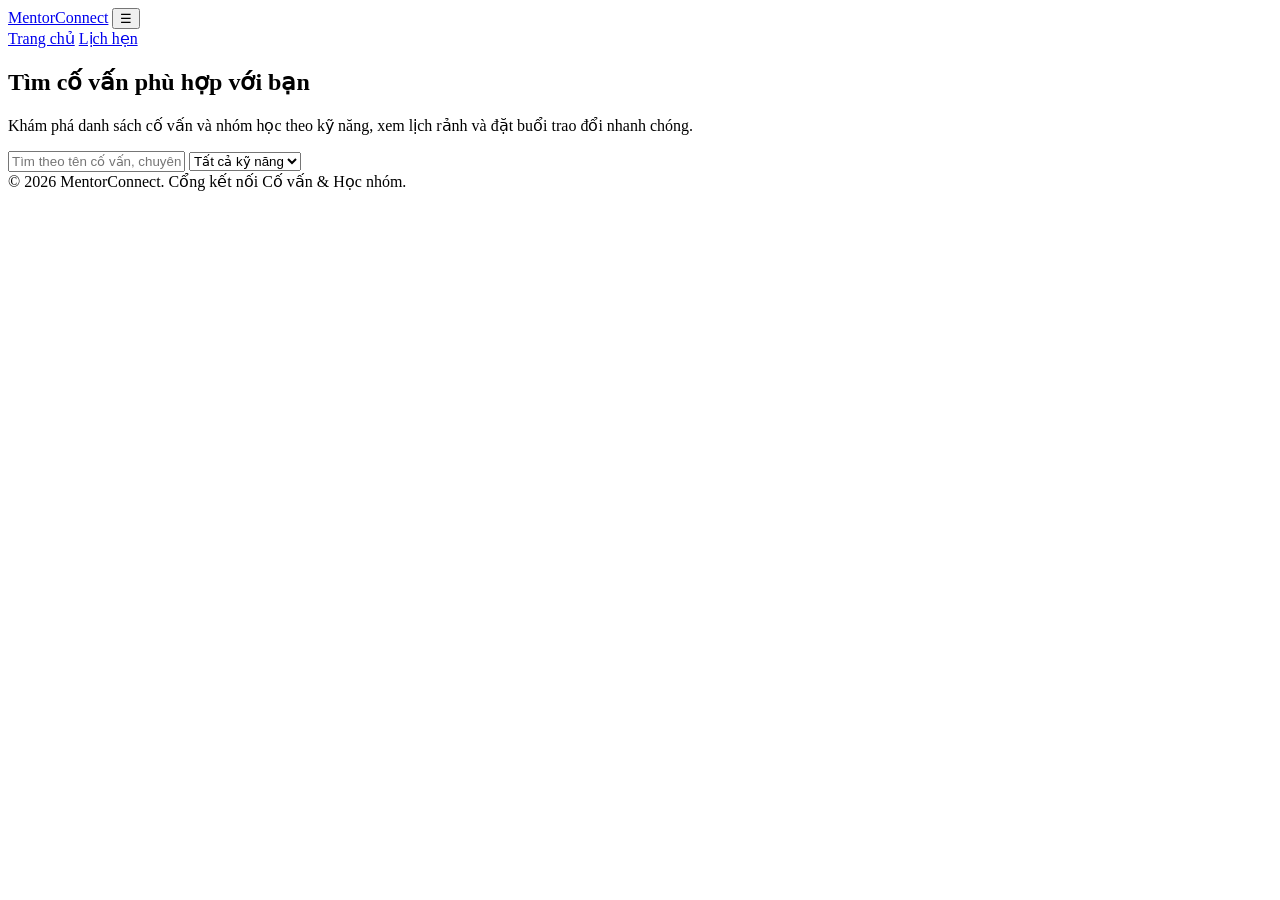
==== index.html @ 730cafae "html" ====
<!DOCTYPE html>
<html lang="vi">
<head>
  <!-- Khai báo bảng mã tiếng Việt và hiển thị responsive trên điện thoại -->
  <meta charset="UTF-8">
  <meta name="viewport" content="width=device-width, initial-scale=1.0">
  <title>MentorConnect - Trang chủ</title>

  <!-- Nạp stylesheet chung trước, sau đó nạp stylesheet riêng cho trang chủ -->
  <link rel="stylesheet" href="css/styles.css">
  <link rel="stylesheet" href="css/home.css">
</head>
<body>
  <!-- Phần đầu trang và thanh điều hướng -->
  <header class="site-header">
    <div class="container header-inner">
      <a class="logo" href="index.html">MentorConnect</a>
      <button class="menu-toggle" id="menu-toggle" aria-label="Bật tắt menu">☰</button>
      <nav class="nav" id="nav">
        <a href="index.html">Trang chủ</a>
        <a href="index3.html">Lịch hẹn</a>
      </nav>
    </div>
  </header>

  <!-- Khu vực banner tìm kiếm và lọc cố vấn -->
  <section class="banner">
    <div class="container">
      <h1>Tìm cố vấn phù hợp với bạn</h1>
      <p>Khám phá danh sách cố vấn và nhóm học theo kỹ năng, xem lịch rảnh và đặt buổi trao đổi nhanh chóng.</p>

      <!-- Thanh tìm kiếm theo từ khóa và lọc theo kỹ năng -->
      <div class="search-bar">
        <input type="text" id="search-input" placeholder="Tìm theo tên cố vấn, chuyên môn hoặc từ khóa...">
        <select id="skill-filter">
          <option value="">Tất cả kỹ năng</option>
        </select>
      </div>
    </div>
  </section>

  <!-- Nội dung chính: vùng chứa danh sách thẻ cố vấn do JavaScript render -->
  <main class="container">
    <div id="mentor-list" class="mentor-list"></div>
  </main>

  <!-- Phần chân trang -->
  <footer class="site-footer">
    <div class="container">© 2026 MentorConnect. Cổng kết nối Cố vấn &amp; Học nhóm.</div>
  </footer>

  <!-- Nạp các tệp JavaScript theo đúng thứ tự -->
  <script src="js/data.js"></script>
  <script src="js/common.js"></script>
  <script src="js/main.js"></script>
</body>
</html>
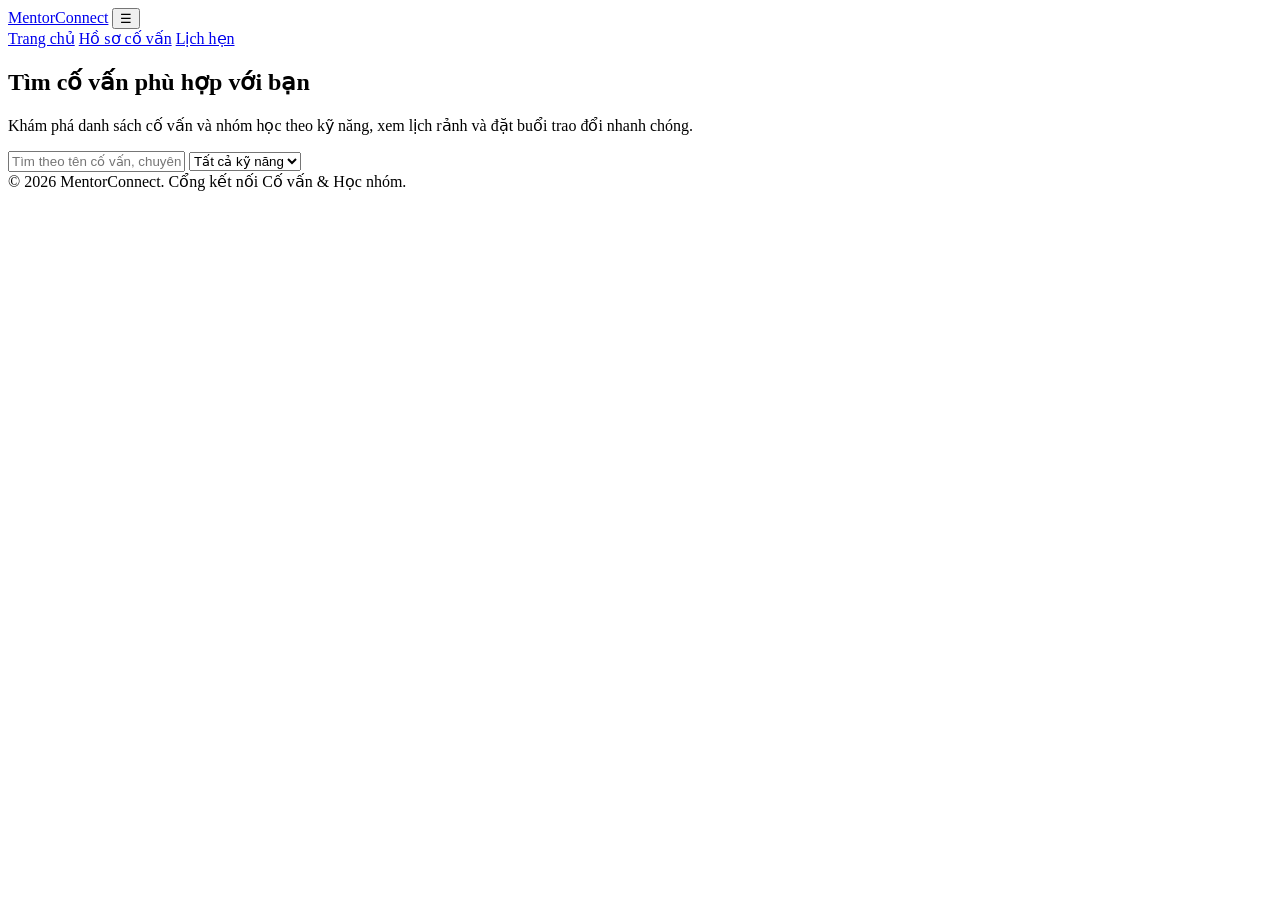
==== commit 25d8029d: "update html" ====
--- a/index.html
+++ b/index.html
@@ -7,7 +7,7 @@
   <title>MentorConnect - Trang chủ</title>
 
   <!-- Nạp stylesheet chung trước, sau đó nạp stylesheet riêng cho trang chủ -->
-  <link rel="stylesheet" href="css/styles.css">
+  <link rel="stylesheet" href="w.css">
   <link rel="stylesheet" href="css/home.css">
 </head>
 <body>
@@ -18,6 +18,7 @@
       <button class="menu-toggle" id="menu-toggle" aria-label="Bật tắt menu">☰</button>
       <nav class="nav" id="nav">
         <a href="index.html">Trang chủ</a>
+        <a href="index2.html">Hồ sơ cố vấn</a>
         <a href="index3.html">Lịch hẹn</a>
       </nav>
     </div>
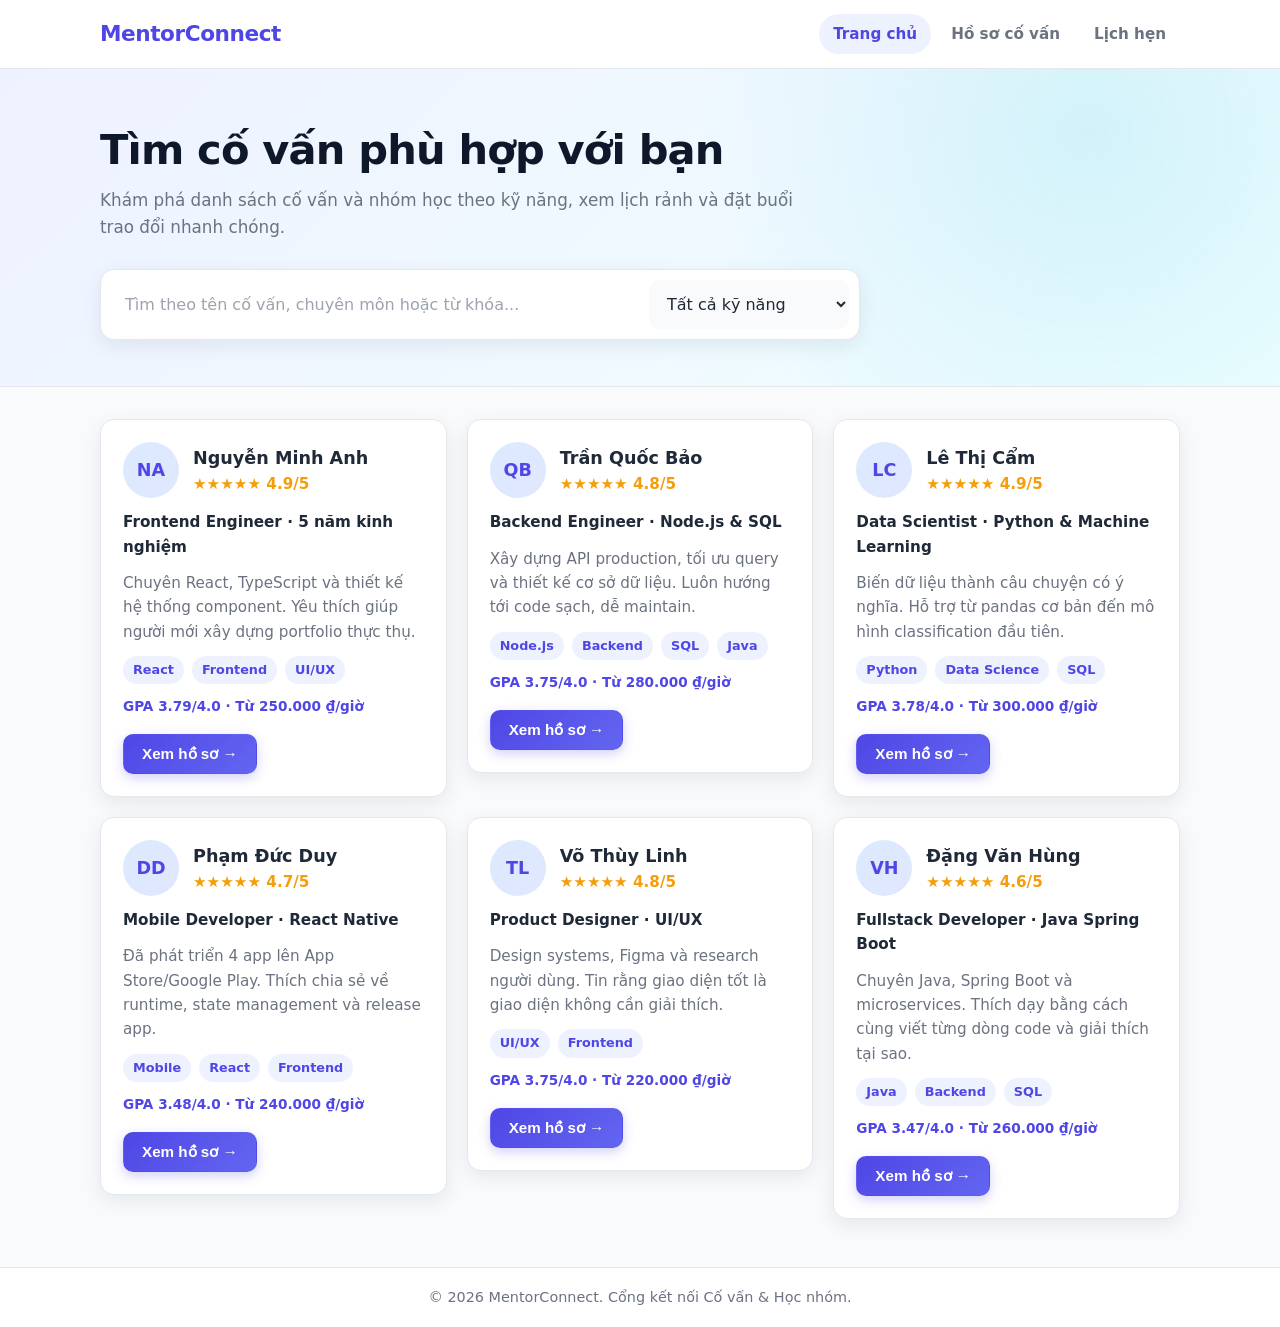
==== commit afedc894: "feat: hoan thien MentorConnect UI/UX, JS/DOM va tai lieu Agile" ====
--- a/index.html
+++ b/index.html
@@ -7,7 +7,7 @@
   <title>MentorConnect - Trang chủ</title>
 
   <!-- Nạp stylesheet chung trước, sau đó nạp stylesheet riêng cho trang chủ -->
-  <link rel="stylesheet" href="w.css">
+  <link rel="stylesheet" href="css/styles.css">
   <link rel="stylesheet" href="css/home.css">
 </head>
 <body>
--- a/css/styles.css
+++ b/css/styles.css
@@ -0,0 +1,370 @@
+/* ==========================================================
+   styles.css - CSS dùng chung cho toàn bộ các trang
+   ========================================================== */
+
+:root {
+  --primary: #4f46e5;
+  --primary-dark: #4338ca;
+  --accent: #06b6d4;
+  --text: #1f2937;
+  --muted: #6b7280;
+  --bg: #f8fafc;
+  --card: #ffffff;
+  --border: #e5e7eb;
+  --danger: #dc2626;
+  --success: #059669;
+  --radius: 14px;
+  --shadow: 0 6px 20px rgba(15, 23, 42, 0.08);
+}
+
+* {
+  box-sizing: border-box;
+}
+
+html {
+  scroll-behavior: smooth;
+}
+
+body {
+  margin: 0;
+  min-height: 100vh;
+  display: flex;
+  flex-direction: column;
+  font-family: system-ui, -apple-system, "Segoe UI", Roboto, "Helvetica Neue", Arial, sans-serif;
+  font-size: 16px;
+  line-height: 1.6;
+  color: var(--text);
+  background: var(--bg);
+}
+
+main {
+  flex: 1;
+}
+
+.container {
+  width: 100%;
+  max-width: 1120px;
+  margin: 0 auto;
+  padding: 0 20px;
+}
+
+/* ---------- Header & navigation ---------- */
+.site-header {
+  position: sticky;
+  top: 0;
+  z-index: 50;
+  background: rgba(255, 255, 255, 0.92);
+  backdrop-filter: blur(10px);
+  border-bottom: 1px solid var(--border);
+}
+
+.header-inner {
+  position: relative;
+  display: flex;
+  align-items: center;
+  justify-content: space-between;
+  gap: 16px;
+  min-height: 68px;
+}
+
+.logo {
+  font-size: 1.35rem;
+  font-weight: 800;
+  letter-spacing: -0.02em;
+  color: var(--primary);
+  text-decoration: none;
+}
+
+.logo:hover {
+  color: var(--primary-dark);
+}
+
+.nav {
+  display: flex;
+  align-items: center;
+  gap: 6px;
+}
+
+.nav a {
+  padding: 8px 14px;
+  border-radius: 999px;
+  color: var(--muted);
+  font-size: 0.95rem;
+  font-weight: 600;
+  text-decoration: none;
+  transition: color 0.2s, background-color 0.2s;
+}
+
+.nav a:hover,
+.nav a.active,
+.nav a[aria-current="page"] {
+  color: var(--primary);
+  background: #eef2ff;
+}
+
+.menu-toggle {
+  display: none;
+  padding: 4px 8px;
+  border: 0;
+  background: transparent;
+  color: var(--text);
+  font-size: 1.5rem;
+  line-height: 1;
+  cursor: pointer;
+}
+
+/* ---------- Card, nút bấm, avatar, tag ---------- */
+.card {
+  background: var(--card);
+  border: 1px solid var(--border);
+  border-radius: var(--radius);
+  box-shadow: var(--shadow);
+  padding: 24px;
+}
+
+.section {
+  margin-top: 24px;
+}
+
+.section h2 {
+  margin: 0 0 16px;
+  font-size: 1.25rem;
+}
+
+.btn {
+  display: inline-flex;
+  align-items: center;
+  justify-content: center;
+  gap: 8px;
+  padding: 10px 18px;
+  border: 1px solid transparent;
+  border-radius: 10px;
+  font-size: 0.95rem;
+  font-weight: 600;
+  cursor: pointer;
+  transition: transform 0.2s, background-color 0.2s, box-shadow 0.2s;
+}
+
+.btn:hover:not(:disabled) {
+  transform: translateY(-1px);
+}
+
+.btn:disabled {
+  opacity: 0.6;
+  cursor: not-allowed;
+}
+
+.btn-primary {
+  color: #fff;
+  background: linear-gradient(135deg, var(--primary), #6366f1);
+  box-shadow: 0 4px 12px rgba(79, 70, 229, 0.25);
+}
+
+.btn-primary:hover:not(:disabled) {
+  background: linear-gradient(135deg, var(--primary-dark), var(--primary));
+}
+
+.btn-danger {
+  color: var(--danger);
+  background: #fff1f2;
+  border-color: #fecdd3;
+}
+
+.btn-danger:hover:not(:disabled) {
+  background: #ffe4e6;
+}
+
+.avatar {
+  display: grid;
+  place-items: center;
+  flex-shrink: 0;
+  width: 56px;
+  height: 56px;
+  border-radius: 50%;
+  overflow: hidden;
+  background: linear-gradient(135deg, #dbeafe, #e0e7ff);
+  color: var(--primary);
+  font-weight: 700;
+  font-size: 1.1rem;
+}
+
+.avatar-lg {
+  width: 96px;
+  height: 96px;
+  font-size: 2rem;
+}
+
+.avatar img {
+  width: 100%;
+  height: 100%;
+  object-fit: cover;
+}
+
+.tags {
+  display: flex;
+  flex-wrap: wrap;
+  gap: 8px;
+}
+
+.tags span,
+.tag {
+  padding: 4px 10px;
+  border-radius: 999px;
+  background: #eef2ff;
+  color: var(--primary);
+  font-size: 0.8rem;
+  font-weight: 600;
+}
+
+.rating {
+  margin: 4px 0;
+  color: #f59e0b;
+  font-weight: 700;
+}
+
+.bio {
+  margin: 8px 0 0;
+  color: var(--muted);
+}
+
+/* ---------- Modal xác nhận ---------- */
+.modal {
+  position: fixed;
+  inset: 0;
+  z-index: 100;
+  display: grid;
+  place-items: center;
+  padding: 20px;
+  background: rgba(15, 23, 42, 0.55);
+}
+
+.modal[hidden],
+.modal.hidden,
+.modal.is-hidden {
+  display: none;
+}
+
+.modal-box {
+  width: min(420px, 100%);
+  padding: 28px;
+}
+
+.modal-box h2 {
+  margin-top: 0;
+}
+
+.modal-box p {
+  color: var(--muted);
+}
+
+.modal-actions {
+  display: flex;
+  justify-content: flex-end;
+  gap: 10px;
+  margin-top: 20px;
+}
+
+/* ---------- Toast & hộp thoại xác nhận (do JS tạo) ---------- */
+.mc-toast-root {
+  position: fixed;
+  right: 20px;
+  bottom: 20px;
+  z-index: 200;
+  display: flex;
+  flex-direction: column;
+  gap: 10px;
+  max-width: min(360px, calc(100vw - 40px));
+}
+
+.mc-toast {
+  padding: 12px 16px;
+  border-radius: 10px;
+  color: #fff;
+  font-size: 0.9rem;
+  font-weight: 600;
+  box-shadow: 0 10px 25px rgba(15, 23, 42, 0.2);
+  animation: mc-toast-in 0.25s ease-out;
+}
+
+.mc-toast-success {
+  background: #059669;
+}
+
+.mc-toast-error {
+  background: #dc2626;
+}
+
+.mc-toast-out {
+  opacity: 0;
+  transform: translateY(8px);
+  transition: opacity 0.25s, transform 0.25s;
+}
+
+@keyframes mc-toast-in {
+  from { opacity: 0; transform: translateY(12px); }
+  to { opacity: 1; transform: translateY(0); }
+}
+
+.mc-confirm .modal-box p {
+  white-space: pre-line;
+}
+
+/* ---------- Footer ---------- */
+.site-footer {
+  margin-top: auto;
+  padding: 18px 20px;
+  border-top: 1px solid var(--border);
+  background: #fff;
+  color: var(--muted);
+  text-align: center;
+  font-size: 0.9rem;
+}
+
+/* ---------- Responsive ---------- */
+@media (max-width: 720px) {
+  .container {
+    padding: 0 16px;
+  }
+
+  .menu-toggle {
+    display: block;
+  }
+
+  .nav {
+    display: none;
+    position: absolute;
+    top: 100%;
+    left: 0;
+    right: 0;
+    flex-direction: column;
+    align-items: stretch;
+    gap: 4px;
+    margin: 8px 0;
+    padding: 10px;
+    background: #fff;
+    border: 1px solid var(--border);
+    border-radius: 12px;
+    box-shadow: var(--shadow);
+  }
+
+  /* JS có thể toggle một trong các class này */
+  .nav.active,
+  .nav.show,
+  .nav.open {
+    display: flex;
+  }
+
+  .nav a {
+    border-radius: 8px;
+  }
+
+  .avatar-lg {
+    width: 72px;
+    height: 72px;
+    font-size: 1.5rem;
+  }
+
+  .card {
+    padding: 18px;
+  }
+}
--- a/css/home.css
+++ b/css/home.css
@@ -0,0 +1,162 @@
+/* ==========================================================
+   home.css - Trang chủ: banner, tìm kiếm, danh sách cố vấn
+   ========================================================== */
+
+.banner {
+  padding: 56px 0 46px;
+  border-bottom: 1px solid var(--border);
+  background:
+    radial-gradient(circle at 85% 20%, rgba(6, 182, 212, 0.12), transparent 35%),
+    linear-gradient(135deg, #eef2ff 0%, #f0f9ff 55%, #ecfeff 100%);
+}
+
+.banner h1 {
+  margin: 0 0 12px;
+  color: #0f172a;
+  font-size: clamp(1.9rem, 4vw, 2.6rem);
+  line-height: 1.2;
+  letter-spacing: -0.02em;
+}
+
+.banner p {
+  max-width: 720px;
+  margin: 0 0 28px;
+  color: var(--muted);
+  font-size: 1.05rem;
+}
+
+/* Thanh tìm kiếm + lọc kỹ năng */
+.search-bar {
+  display: flex;
+  flex-wrap: wrap;
+  gap: 12px;
+  max-width: 760px;
+  padding: 10px;
+  background: #fff;
+  border: 1px solid var(--border);
+  border-radius: var(--radius);
+  box-shadow: var(--shadow);
+  transition: border-color 0.2s, box-shadow 0.2s;
+}
+
+.search-bar:focus-within {
+  border-color: var(--primary);
+  box-shadow: 0 0 0 3px rgba(79, 70, 229, 0.12);
+}
+
+.search-bar input,
+.search-bar select {
+  min-width: 0;
+  padding: 12px 14px;
+  border: 0;
+  border-radius: 10px;
+  font: inherit;
+  color: var(--text);
+  outline: none;
+}
+
+.search-bar input {
+  flex: 1 1 320px;
+}
+
+.search-bar input::placeholder {
+  color: #9ca3af;
+}
+
+.search-bar select {
+  flex: 0 1 200px;
+  min-width: 160px;
+  background: #f8fafc;
+  cursor: pointer;
+}
+
+/* Lưới thẻ cố vấn do JS render */
+.mentor-list {
+  display: grid;
+  grid-template-columns: repeat(auto-fill, minmax(280px, 1fr));
+  gap: 20px;
+  align-items: start;
+  margin-top: 32px;
+  padding-bottom: 48px;
+}
+
+.mentor-list > * {
+  display: flex;
+  flex-direction: column;
+  gap: 12px;
+  padding: 22px;
+  background: var(--card);
+  border: 1px solid var(--border);
+  border-radius: var(--radius);
+  box-shadow: var(--shadow);
+  transition: transform 0.2s, box-shadow 0.2s;
+}
+
+.mentor-list > *:hover {
+  transform: translateY(-3px);
+  box-shadow: 0 12px 28px rgba(15, 23, 42, 0.12);
+}
+
+.mentor-card-top {
+  display: flex;
+  align-items: center;
+  gap: 14px;
+}
+
+.mentor-list h3 {
+  margin: 0;
+  font-size: 1.1rem;
+}
+
+.mentor-list p {
+  margin: 0;
+  color: var(--muted);
+  font-size: 0.95rem;
+}
+
+.mentor-list .mentor-title {
+  color: var(--text);
+  font-weight: 600;
+}
+
+.mentor-list .mentor-gpa {
+  color: var(--primary);
+  font-size: 0.85rem;
+  font-weight: 600;
+}
+
+.mentor-list .rating {
+  color: #f59e0b;
+  font-weight: 700;
+}
+
+.mentor-list .tags {
+  margin-top: auto;
+}
+
+.mentor-list .btn {
+  align-self: flex-start;
+  margin-top: 4px;
+}
+
+.empty-state {
+  grid-column: 1 / -1;
+  padding: 48px 20px;
+  color: var(--muted);
+  text-align: center;
+}
+
+@media (max-width: 600px) {
+  .banner {
+    padding: 40px 0 32px;
+  }
+
+  .search-bar input,
+  .search-bar select {
+    flex: 1 1 100%;
+  }
+
+  .mentor-list {
+    grid-template-columns: 1fr;
+  }
+}
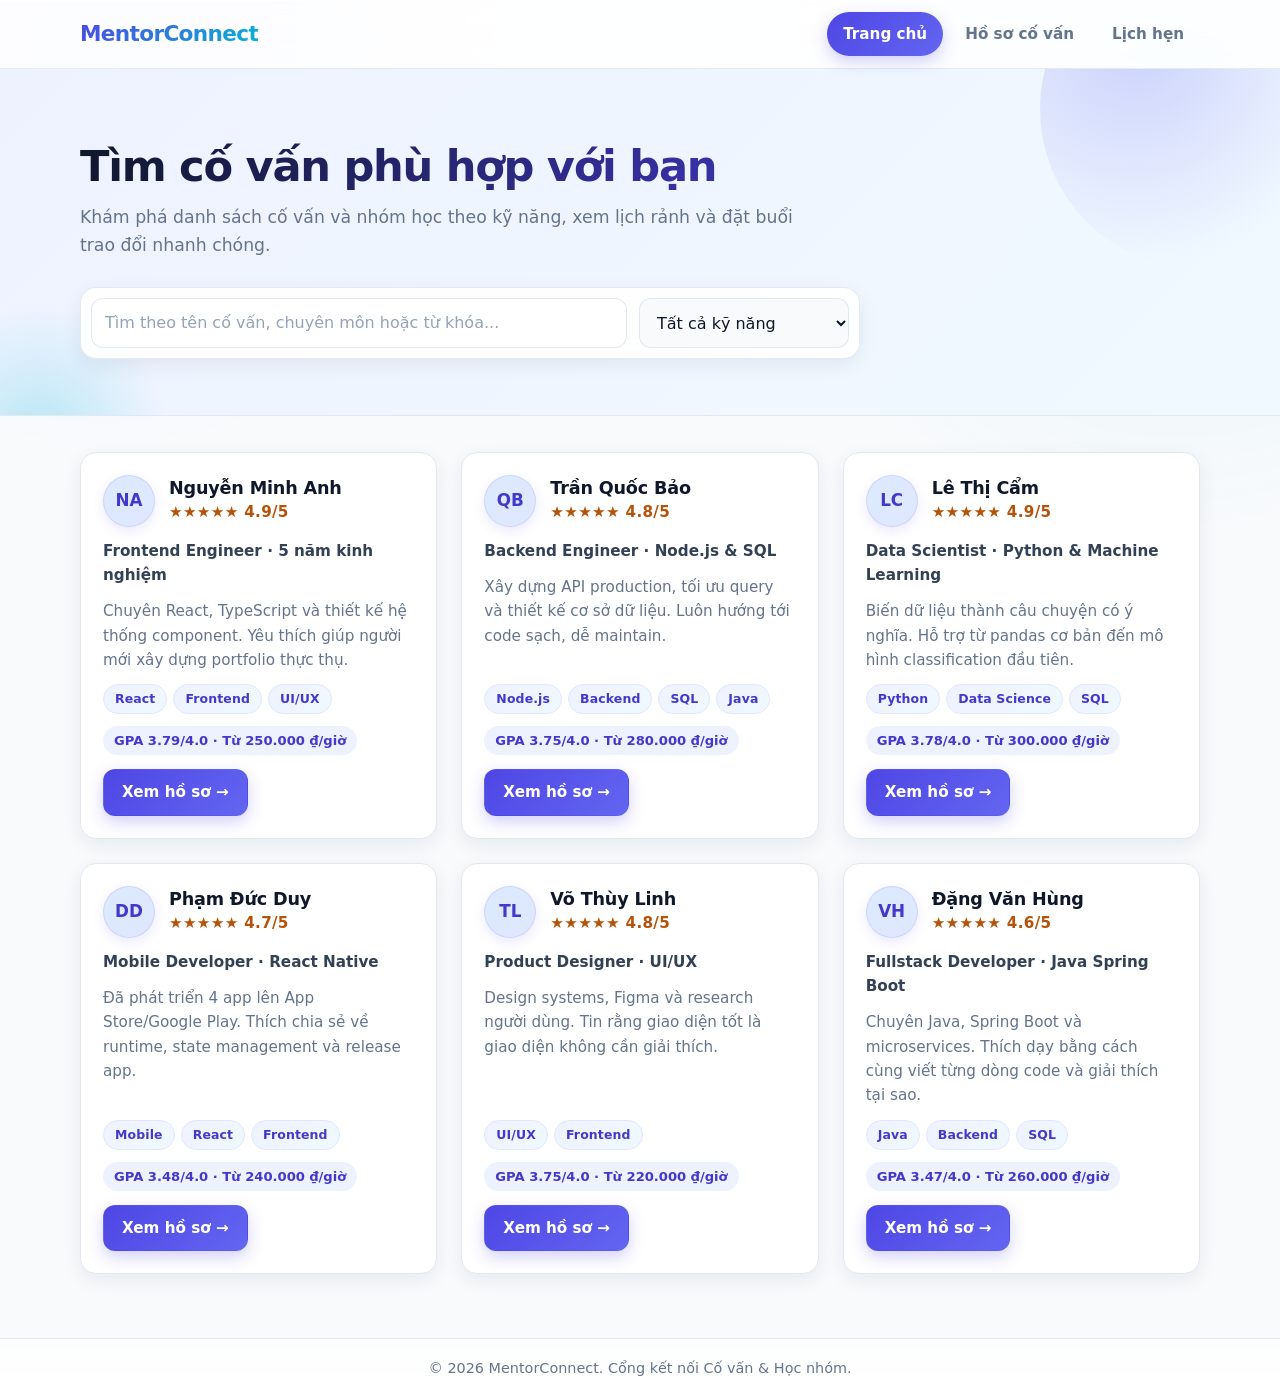
==== commit 8596af6e: "style: nang cap UI/UX, responsive va accessibility cho ca 3 trang" ====
--- a/index.html
+++ b/index.html
@@ -5,6 +5,7 @@
   <meta charset="UTF-8">
   <meta name="viewport" content="width=device-width, initial-scale=1.0">
   <title>MentorConnect - Trang chủ</title>
+  <meta name="description" content="Tìm cố vấn phù hợp theo kỹ năng, xem lịch rảnh và đặt buổi trao đổi nhanh chóng cùng MentorConnect.">
 
   <!-- Nạp stylesheet chung trước, sau đó nạp stylesheet riêng cho trang chủ -->
   <link rel="stylesheet" href="css/styles.css">
@@ -32,8 +33,8 @@
 
       <!-- Thanh tìm kiếm theo từ khóa và lọc theo kỹ năng -->
       <div class="search-bar">
-        <input type="text" id="search-input" placeholder="Tìm theo tên cố vấn, chuyên môn hoặc từ khóa...">
-        <select id="skill-filter">
+        <input type="text" id="search-input" aria-label="Tìm theo tên cố vấn, chuyên môn hoặc từ khóa" placeholder="Tìm theo tên cố vấn, chuyên môn hoặc từ khóa...">
+        <select id="skill-filter" aria-label="Lọc theo kỹ năng">
           <option value="">Tất cả kỹ năng</option>
         </select>
       </div>
--- a/css/styles.css
+++ b/css/styles.css
@@ -1,33 +1,57 @@
 /* ==========================================================
-   styles.css - CSS dùng chung cho toàn bộ các trang
+   styles.css - Design system & shell dùng chung cho mọi trang
    ========================================================== */
 
 :root {
+  color-scheme: light;
+
   --primary: #4f46e5;
   --primary-dark: #4338ca;
+  --primary-050: #eef2ff;
+  --primary-100: #e0e7ff;
   --accent: #06b6d4;
-  --text: #1f2937;
-  --muted: #6b7280;
+
+  --text: #0f172a;
+  --text-soft: #334155;
+  --muted: #64748b;
   --bg: #f8fafc;
   --card: #ffffff;
-  --border: #e5e7eb;
-  --danger: #dc2626;
-  --success: #059669;
-  --radius: 14px;
-  --shadow: 0 6px 20px rgba(15, 23, 42, 0.08);
-}
-
-* {
+  --border: #e2e8f0;
+
+  --danger: #b91c1c;
+  --success: #047857;
+  --warning: #b45309;
+  --star: #b45309;
+
+  --radius-sm: 10px;
+  --radius: 16px;
+  --radius-lg: 22px;
+  --header-h: 68px;
+
+  --shadow: 0 6px 20px rgba(15, 23, 42, 0.07);
+  --shadow-lg: 0 18px 40px rgba(15, 23, 42, 0.12);
+  --ring: rgba(79, 70, 229, 0.35);
+  --ease: cubic-bezier(0.22, 1, 0.36, 1);
+}
+
+*,
+*::before,
+*::after {
   box-sizing: border-box;
 }
 
 html {
   scroll-behavior: smooth;
+  scroll-padding-top: calc(var(--header-h) + 16px);
+  -webkit-text-size-adjust: 100%;
 }
 
 body {
+  position: relative;
+  isolation: isolate;
   margin: 0;
   min-height: 100vh;
+  min-height: 100dvh;
   display: flex;
   flex-direction: column;
   font-family: system-ui, -apple-system, "Segoe UI", Roboto, "Helvetica Neue", Arial, sans-serif;
@@ -35,6 +59,35 @@
   line-height: 1.6;
   color: var(--text);
   background: var(--bg);
+  text-rendering: optimizeLegibility;
+  -webkit-font-smoothing: antialiased;
+}
+
+/* Nền trang có thêm hai vầng sáng mờ, tạo chiều sâu mà không ảnh hưởng layout. */
+body::before {
+  content: "";
+  position: fixed;
+  inset: 0;
+  z-index: -1;
+  pointer-events: none;
+  background:
+    radial-gradient(circle at 8% 5%, rgba(79, 70, 229, 0.08), transparent 28%),
+    radial-gradient(circle at 92% 12%, rgba(6, 182, 212, 0.08), transparent 30%);
+}
+
+::selection {
+  background: var(--primary-100);
+  color: var(--primary-dark);
+}
+
+:where(a, button, input, select):focus-visible {
+  outline: 3px solid var(--ring);
+  outline-offset: 2px;
+}
+
+img {
+  display: block;
+  max-width: 100%;
 }
 
 main {
@@ -42,10 +95,8 @@
 }
 
 .container {
-  width: 100%;
-  max-width: 1120px;
-  margin: 0 auto;
-  padding: 0 20px;
+  width: min(100% - 40px, 1120px);
+  margin-inline: auto;
 }
 
 /* ---------- Header & navigation ---------- */
@@ -53,9 +104,12 @@
   position: sticky;
   top: 0;
   z-index: 50;
-  background: rgba(255, 255, 255, 0.92);
-  backdrop-filter: blur(10px);
-  border-bottom: 1px solid var(--border);
+  min-height: var(--header-h);
+  background: rgba(255, 255, 255, 0.86);
+  backdrop-filter: blur(14px) saturate(140%);
+  -webkit-backdrop-filter: blur(14px) saturate(140%);
+  border-bottom: 1px solid rgba(226, 232, 240, 0.9);
+  box-shadow: inset 0 1px 0 rgba(255, 255, 255, 0.7);
 }
 
 .header-inner {
@@ -64,19 +118,23 @@
   align-items: center;
   justify-content: space-between;
   gap: 16px;
-  min-height: 68px;
+  min-height: var(--header-h);
 }
 
 .logo {
   font-size: 1.35rem;
   font-weight: 800;
-  letter-spacing: -0.02em;
-  color: var(--primary);
+  letter-spacing: -0.03em;
   text-decoration: none;
+  background: linear-gradient(135deg, var(--primary), var(--accent));
+  -webkit-background-clip: text;
+  background-clip: text;
+  color: transparent;
+  transition: filter 0.2s;
 }
 
 .logo:hover {
-  color: var(--primary-dark);
+  filter: brightness(0.94);
 }
 
 .nav {
@@ -86,31 +144,58 @@
 }
 
 .nav a {
-  padding: 8px 14px;
+  display: inline-flex;
+  align-items: center;
+  min-height: 44px;
+  padding: 8px 16px;
   border-radius: 999px;
   color: var(--muted);
   font-size: 0.95rem;
   font-weight: 600;
   text-decoration: none;
-  transition: color 0.2s, background-color 0.2s;
-}
-
-.nav a:hover,
+  transition: color 0.2s, background-color 0.2s, box-shadow 0.2s, transform 0.2s var(--ease);
+}
+
+.nav a:hover {
+  color: var(--primary);
+  background: var(--primary-050);
+  transform: translateY(-1px);
+}
+
 .nav a.active,
 .nav a[aria-current="page"] {
-  color: var(--primary);
-  background: #eef2ff;
+  color: #fff;
+  background: linear-gradient(135deg, var(--primary), #6366f1);
+  box-shadow: 0 6px 16px rgba(79, 70, 229, 0.25);
+  transform: none;
 }
 
 .menu-toggle {
   display: none;
-  padding: 4px 8px;
-  border: 0;
-  background: transparent;
+  place-items: center;
+  width: 44px;
+  height: 44px;
+  padding: 0;
+  border: 1px solid var(--border);
+  border-radius: 12px;
+  background: #fff;
   color: var(--text);
-  font-size: 1.5rem;
+  font-size: 1.3rem;
   line-height: 1;
   cursor: pointer;
+  transition: transform 0.25s var(--ease), border-color 0.2s, color 0.2s, background-color 0.2s;
+}
+
+.menu-toggle:hover {
+  border-color: var(--primary);
+  color: var(--primary);
+  background: var(--primary-050);
+}
+
+.menu-toggle[aria-expanded="true"] {
+  transform: rotate(90deg);
+  border-color: var(--primary);
+  color: var(--primary);
 }
 
 /* ---------- Card, nút bấm, avatar, tag ---------- */
@@ -118,17 +203,19 @@
   background: var(--card);
   border: 1px solid var(--border);
   border-radius: var(--radius);
-  box-shadow: var(--shadow);
+  box-shadow: var(--shadow), inset 0 1px 0 rgba(255, 255, 255, 0.9);
   padding: 24px;
 }
 
 .section {
   margin-top: 24px;
+  scroll-margin-top: calc(var(--header-h) + 16px);
 }
 
 .section h2 {
   margin: 0 0 16px;
-  font-size: 1.25rem;
+  font-size: clamp(1.15rem, 2.2vw, 1.3rem);
+  letter-spacing: -0.01em;
 }
 
 .btn {
@@ -136,32 +223,41 @@
   align-items: center;
   justify-content: center;
   gap: 8px;
+  min-height: 44px;
   padding: 10px 18px;
   border: 1px solid transparent;
-  border-radius: 10px;
+  border-radius: 12px;
+  font: inherit;
   font-size: 0.95rem;
   font-weight: 600;
   cursor: pointer;
-  transition: transform 0.2s, background-color 0.2s, box-shadow 0.2s;
+  transition: transform 0.2s var(--ease), background-color 0.2s,
+    box-shadow 0.2s, border-color 0.2s, color 0.2s;
 }
 
 .btn:hover:not(:disabled) {
-  transform: translateY(-1px);
+  transform: translateY(-2px);
+}
+
+.btn:active:not(:disabled) {
+  transform: translateY(0) scale(0.98);
 }
 
 .btn:disabled {
-  opacity: 0.6;
+  opacity: 0.55;
   cursor: not-allowed;
+  box-shadow: none;
 }
 
 .btn-primary {
   color: #fff;
   background: linear-gradient(135deg, var(--primary), #6366f1);
-  box-shadow: 0 4px 12px rgba(79, 70, 229, 0.25);
+  box-shadow: 0 6px 16px rgba(79, 70, 229, 0.25);
 }
 
 .btn-primary:hover:not(:disabled) {
   background: linear-gradient(135deg, var(--primary-dark), var(--primary));
+  box-shadow: 0 10px 22px rgba(79, 70, 229, 0.32);
 }
 
 .btn-danger {
@@ -172,6 +268,7 @@
 
 .btn-danger:hover:not(:disabled) {
   background: #ffe4e6;
+  border-color: #fda4af;
 }
 
 .avatar {
@@ -182,10 +279,11 @@
   height: 56px;
   border-radius: 50%;
   overflow: hidden;
-  background: linear-gradient(135deg, #dbeafe, #e0e7ff);
-  color: var(--primary);
+  background: linear-gradient(135deg, #dbeafe, var(--primary-100));
+  color: var(--primary-dark);
   font-weight: 700;
   font-size: 1.1rem;
+  box-shadow: inset 0 0 0 1px rgba(79, 70, 229, 0.12), 0 4px 12px rgba(79, 70, 229, 0.12);
 }
 
 .avatar-lg {
@@ -208,18 +306,23 @@
 
 .tags span,
 .tag {
-  padding: 4px 10px;
+  display: inline-flex;
+  align-items: center;
+  padding: 4px 11px;
+  border: 1px solid var(--primary-100);
   border-radius: 999px;
-  background: #eef2ff;
-  color: var(--primary);
-  font-size: 0.8rem;
-  font-weight: 600;
+  background: linear-gradient(135deg, var(--primary-050), #f0f9ff);
+  color: var(--primary-dark);
+  font-size: 0.78rem;
+  font-weight: 700;
+  letter-spacing: 0.01em;
 }
 
 .rating {
   margin: 4px 0;
-  color: #f59e0b;
+  color: var(--star);
   font-weight: 700;
+  letter-spacing: 0.02em;
 }
 
 .bio {
@@ -234,8 +337,12 @@
   z-index: 100;
   display: grid;
   place-items: center;
-  padding: 20px;
+  padding: max(20px, env(safe-area-inset-top)) max(20px, env(safe-area-inset-right))
+    max(20px, env(safe-area-inset-bottom)) max(20px, env(safe-area-inset-left));
   background: rgba(15, 23, 42, 0.55);
+  backdrop-filter: blur(5px);
+  -webkit-backdrop-filter: blur(5px);
+  animation: modal-fade 0.2s ease-out;
 }
 
 .modal[hidden],
@@ -245,12 +352,18 @@
 }
 
 .modal-box {
-  width: min(420px, 100%);
+  width: min(440px, 100%);
+  max-height: calc(100dvh - 40px);
+  overflow: auto;
   padding: 28px;
+  border-radius: var(--radius-lg);
+  box-shadow: var(--shadow-lg);
+  animation: modal-pop 0.28s var(--ease);
 }
 
 .modal-box h2 {
   margin-top: 0;
+  letter-spacing: -0.01em;
 }
 
 .modal-box p {
@@ -259,6 +372,7 @@
 
 .modal-actions {
   display: flex;
+  flex-wrap: wrap;
   justify-content: flex-end;
   gap: 10px;
   margin-top: 20px;
@@ -267,42 +381,65 @@
 /* ---------- Toast & hộp thoại xác nhận (do JS tạo) ---------- */
 .mc-toast-root {
   position: fixed;
-  right: 20px;
-  bottom: 20px;
   z-index: 200;
+  right: max(20px, env(safe-area-inset-right));
+  bottom: max(20px, env(safe-area-inset-bottom));
   display: flex;
   flex-direction: column;
   gap: 10px;
-  max-width: min(360px, calc(100vw - 40px));
+  width: min(360px, calc(100vw - 40px));
+  pointer-events: none;
 }
 
 .mc-toast {
+  display: flex;
+  align-items: center;
+  gap: 10px;
   padding: 12px 16px;
-  border-radius: 10px;
+  border: 1px solid rgba(255, 255, 255, 0.22);
+  border-radius: 12px;
   color: #fff;
   font-size: 0.9rem;
   font-weight: 600;
-  box-shadow: 0 10px 25px rgba(15, 23, 42, 0.2);
-  animation: mc-toast-in 0.25s ease-out;
+  line-height: 1.4;
+  box-shadow: 0 12px 28px rgba(15, 23, 42, 0.22);
+  backdrop-filter: blur(8px);
+  -webkit-backdrop-filter: blur(8px);
+  pointer-events: auto;
+  animation: mc-toast-in 0.3s var(--ease);
+}
+
+.mc-toast::before {
+  display: grid;
+  place-items: center;
+  flex-shrink: 0;
+  width: 22px;
+  height: 22px;
+  border-radius: 50%;
+  background: rgba(255, 255, 255, 0.22);
+  font-size: 0.8rem;
 }
 
 .mc-toast-success {
-  background: #059669;
+  background: linear-gradient(135deg, #047857, #0f766e);
+}
+
+.mc-toast-success::before {
+  content: "✓";
 }
 
 .mc-toast-error {
-  background: #dc2626;
+  background: linear-gradient(135deg, #b91c1c, #be123c);
+}
+
+.mc-toast-error::before {
+  content: "!";
 }
 
 .mc-toast-out {
   opacity: 0;
   transform: translateY(8px);
   transition: opacity 0.25s, transform 0.25s;
-}
-
-@keyframes mc-toast-in {
-  from { opacity: 0; transform: translateY(12px); }
-  to { opacity: 1; transform: translateY(0); }
 }
 
 .mc-confirm .modal-box p {
@@ -314,40 +451,51 @@
   margin-top: auto;
   padding: 18px 20px;
   border-top: 1px solid var(--border);
-  background: #fff;
+  background: linear-gradient(180deg, rgba(255, 255, 255, 0.6), #fff);
   color: var(--muted);
   text-align: center;
   font-size: 0.9rem;
 }
 
 /* ---------- Responsive ---------- */
+@media (max-width: 900px) {
+  .container {
+    width: min(100% - 32px, 1120px);
+  }
+}
+
 @media (max-width: 720px) {
+  :root {
+    --header-h: 60px;
+  }
+
   .container {
-    padding: 0 16px;
+    width: min(100% - 28px, 1120px);
   }
 
   .menu-toggle {
-    display: block;
+    display: grid;
   }
 
   .nav {
     display: none;
     position: absolute;
-    top: 100%;
+    top: calc(100% + 8px);
     left: 0;
     right: 0;
     flex-direction: column;
     align-items: stretch;
     gap: 4px;
-    margin: 8px 0;
+    margin: 0;
     padding: 10px;
-    background: #fff;
+    background: rgba(255, 255, 255, 0.97);
     border: 1px solid var(--border);
-    border-radius: 12px;
-    box-shadow: var(--shadow);
-  }
-
-  /* JS có thể toggle một trong các class này */
+    border-radius: var(--radius);
+    box-shadow: var(--shadow-lg);
+    animation: modal-pop 0.22s var(--ease);
+  }
+
+  /* JS toggle có thể dùng một trong các class này */
   .nav.active,
   .nav.show,
   .nav.open {
@@ -355,16 +503,110 @@
   }
 
   .nav a {
-    border-radius: 8px;
+    justify-content: center;
+    border-radius: 12px;
+  }
+
+  .nav a.active,
+  .nav a[aria-current="page"] {
+    color: var(--primary);
+    background: var(--primary-050);
+    box-shadow: none;
   }
 
   .avatar-lg {
-    width: 72px;
-    height: 72px;
+    width: 76px;
+    height: 76px;
     font-size: 1.5rem;
   }
 
   .card {
     padding: 18px;
   }
-}
+
+  .modal-box {
+    padding: 22px;
+  }
+
+  .modal-actions .btn {
+    flex: 1 1 120px;
+  }
+}
+
+@media (max-width: 420px) {
+  .container {
+    width: min(100% - 24px, 1120px);
+  }
+
+  .header-inner {
+    gap: 8px;
+  }
+
+  .logo {
+    font-size: 1.2rem;
+  }
+
+  .btn {
+    width: 100%;
+  }
+}
+
+/* ---------- Keyframes ---------- */
+@keyframes modal-fade {
+  from { opacity: 0; }
+  to { opacity: 1; }
+}
+
+@keyframes modal-pop {
+  from { opacity: 0; transform: translateY(12px) scale(0.96); }
+  to { opacity: 1; transform: translateY(0) scale(1); }
+}
+
+@keyframes mc-toast-in {
+  from { opacity: 0; transform: translateY(12px) scale(0.96); }
+  to { opacity: 1; transform: translateY(0) scale(1); }
+}
+
+/* ---------- Accessibility & in ấn ---------- */
+@media (prefers-reduced-motion: reduce) {
+  html {
+    scroll-behavior: auto;
+  }
+
+  *,
+  *::before,
+  *::after {
+    animation-duration: 0.01ms !important;
+    animation-iteration-count: 1 !important;
+    transition-duration: 0.01ms !important;
+  }
+}
+
+@media print {
+  .site-header,
+  .site-footer,
+  .modal,
+  .mc-toast-root,
+  .btn,
+  .menu-toggle,
+  .appointment-toolbar {
+    display: none !important;
+  }
+
+  body {
+    background: #fff;
+  }
+
+  body::before,
+  .banner::before,
+  .banner::after {
+    display: none;
+  }
+
+  .card,
+  .mentor-list > *,
+  .appointment-list > * {
+    box-shadow: none;
+    break-inside: avoid;
+  }
+}
--- a/css/home.css
+++ b/css/home.css
@@ -1,55 +1,99 @@
 /* ==========================================================
-   home.css - Trang chủ: banner, tìm kiếm, danh sách cố vấn
+   home.css - Trang chủ: banner, tìm kiếm, lưới cố vấn
    ========================================================== */
 
 .banner {
-  padding: 56px 0 46px;
+  position: relative;
+  overflow: hidden;
+  padding: clamp(40px, 7vw, 72px) 0 clamp(32px, 5vw, 56px);
   border-bottom: 1px solid var(--border);
-  background:
-    radial-gradient(circle at 85% 20%, rgba(6, 182, 212, 0.12), transparent 35%),
-    linear-gradient(135deg, #eef2ff 0%, #f0f9ff 55%, #ecfeff 100%);
+  background: linear-gradient(135deg, #eef2ff 0%, #f0f9ff 55%, #ecfeff 100%);
+  background-size: 180% 180%;
+  animation: banner-flow 18s ease-in-out infinite;
+}
+
+/* Hai vầng sáng trang trí, không bắt sự kiện chuột. */
+.banner::before,
+.banner::after {
+  content: "";
+  position: absolute;
+  border-radius: 50%;
+  pointer-events: none;
+}
+
+.banner::before {
+  width: 320px;
+  height: 320px;
+  top: -120px;
+  right: -80px;
+  background: radial-gradient(circle at 30% 30%, rgba(99, 102, 241, 0.25), transparent 70%);
+}
+
+.banner::after {
+  width: 260px;
+  height: 260px;
+  bottom: -150px;
+  left: -90px;
+  background: radial-gradient(circle at 50% 50%, rgba(6, 182, 212, 0.22), transparent 70%);
+}
+
+.banner .container {
+  position: relative;
+  z-index: 1;
 }
 
 .banner h1 {
   margin: 0 0 12px;
+  font-size: clamp(1.9rem, 4.5vw, 2.7rem);
+  line-height: 1.18;
+  letter-spacing: -0.03em;
   color: #0f172a;
-  font-size: clamp(1.9rem, 4vw, 2.6rem);
-  line-height: 1.2;
-  letter-spacing: -0.02em;
+  background: linear-gradient(120deg, #0f172a, #3730a3 55%, #0e7490);
+  -webkit-background-clip: text;
+  background-clip: text;
+  -webkit-text-fill-color: transparent;
 }
 
 .banner p {
   max-width: 720px;
   margin: 0 0 28px;
   color: var(--muted);
-  font-size: 1.05rem;
-}
-
-/* Thanh tìm kiếm + lọc kỹ năng */
+  font-size: clamp(1rem, 1.6vw, 1.08rem);
+}
+
+/* ---------- Thanh tìm kiếm + lọc kỹ năng ---------- */
 .search-bar {
   display: flex;
   flex-wrap: wrap;
   gap: 12px;
-  max-width: 760px;
+  max-width: 780px;
   padding: 10px;
-  background: #fff;
-  border: 1px solid var(--border);
+  background: rgba(255, 255, 255, 0.9);
+  border: 1px solid rgba(226, 232, 240, 0.9);
   border-radius: var(--radius);
   box-shadow: var(--shadow);
-  transition: border-color 0.2s, box-shadow 0.2s;
+  backdrop-filter: blur(8px);
+  -webkit-backdrop-filter: blur(8px);
+  transition: border-color 0.25s, box-shadow 0.25s, transform 0.25s var(--ease);
+}
+
+.search-bar:hover {
+  box-shadow: var(--shadow-lg);
 }
 
 .search-bar:focus-within {
   border-color: var(--primary);
-  box-shadow: 0 0 0 3px rgba(79, 70, 229, 0.12);
+  box-shadow: 0 0 0 4px rgba(79, 70, 229, 0.12), var(--shadow-lg);
+  transform: translateY(-1px);
 }
 
 .search-bar input,
 .search-bar select {
   min-width: 0;
+  min-height: 48px;
   padding: 12px 14px;
   border: 0;
-  border-radius: 10px;
+  border-radius: 12px;
   font: inherit;
   color: var(--text);
   outline: none;
@@ -57,30 +101,45 @@
 
 .search-bar input {
   flex: 1 1 320px;
+  background: #fff;
+  box-shadow: inset 0 0 0 1px var(--border);
+  transition: box-shadow 0.2s;
 }
 
 .search-bar input::placeholder {
-  color: #9ca3af;
+  color: #94a3b8;
+}
+
+.search-bar input:focus {
+  box-shadow: inset 0 0 0 2px var(--primary);
 }
 
 .search-bar select {
-  flex: 0 1 200px;
-  min-width: 160px;
+  flex: 0 1 210px;
+  min-width: 170px;
   background: #f8fafc;
+  box-shadow: inset 0 0 0 1px var(--border);
   cursor: pointer;
 }
 
-/* Lưới thẻ cố vấn do JS render */
+.search-bar input:focus-visible,
+.search-bar select:focus-visible {
+  outline: none;
+}
+
+/* ---------- Lưới thẻ cố vấn do JS render ---------- */
 .mentor-list {
   display: grid;
-  grid-template-columns: repeat(auto-fill, minmax(280px, 1fr));
-  gap: 20px;
-  align-items: start;
-  margin-top: 32px;
-  padding-bottom: 48px;
+  grid-template-columns: repeat(auto-fit, minmax(min(100%, 290px), 1fr));
+  gap: clamp(16px, 2vw, 24px);
+  align-items: stretch;
+  margin-top: clamp(24px, 4vw, 36px);
+  padding-bottom: clamp(40px, 6vw, 64px);
 }
 
 .mentor-list > * {
+  position: relative;
+  overflow: hidden;
   display: flex;
   flex-direction: column;
   gap: 12px;
@@ -89,12 +148,34 @@
   border: 1px solid var(--border);
   border-radius: var(--radius);
   box-shadow: var(--shadow);
-  transition: transform 0.2s, box-shadow 0.2s;
+  transition: transform 0.3s var(--ease), box-shadow 0.3s, border-color 0.3s;
+}
+
+.mentor-list > *::after {
+  content: "";
+  position: absolute;
+  top: 0;
+  left: 0;
+  right: 0;
+  height: 3px;
+  background: linear-gradient(90deg, var(--primary), var(--accent));
+  transform: scaleX(0);
+  transform-origin: left;
+  transition: transform 0.35s var(--ease);
 }
 
 .mentor-list > *:hover {
-  transform: translateY(-3px);
-  box-shadow: 0 12px 28px rgba(15, 23, 42, 0.12);
+  transform: translateY(-4px);
+  border-color: var(--primary-100);
+  box-shadow: var(--shadow-lg);
+}
+
+.mentor-list > *:hover::after {
+  transform: scaleX(1);
+}
+
+.mentor-list > *:focus-within {
+  border-color: var(--primary);
 }
 
 .mentor-card-top {
@@ -103,9 +184,18 @@
   gap: 14px;
 }
 
+.mentor-card-top .avatar {
+  width: 52px;
+  height: 52px;
+  font-size: 1.05rem;
+}
+
+.mentor-list h2,
 .mentor-list h3 {
   margin: 0;
   font-size: 1.1rem;
+  line-height: 1.3;
+  letter-spacing: -0.01em;
 }
 
 .mentor-list p {
@@ -115,48 +205,119 @@
 }
 
 .mentor-list .mentor-title {
-  color: var(--text);
+  color: var(--text-soft);
   font-weight: 600;
 }
 
 .mentor-list .mentor-gpa {
-  color: var(--primary);
-  font-size: 0.85rem;
-  font-weight: 600;
+  display: inline-flex;
+  align-self: flex-start;
+  padding: 4px 11px;
+  border-radius: 999px;
+  background: var(--primary-050);
+  color: var(--primary-dark);
+  font-size: 0.82rem;
+  font-weight: 700;
 }
 
 .mentor-list .rating {
-  color: #f59e0b;
-  font-weight: 700;
+  color: var(--star);
+  letter-spacing: 0.02em;
 }
 
 .mentor-list .tags {
+  gap: 6px;
   margin-top: auto;
 }
 
 .mentor-list .btn {
   align-self: flex-start;
-  margin-top: 4px;
+  margin-top: 2px;
 }
 
 .empty-state {
-  grid-column: 1 / -1;
-  padding: 48px 20px;
+  display: block;
+  justify-self: center;
+  max-width: 520px;
+  margin-inline: auto;
+  padding: 48px 24px !important;
+  border: 1px dashed var(--border) !important;
+  border-radius: var(--radius) !important;
+  background: rgba(255, 255, 255, 0.65) !important;
+  box-shadow: none !important;
   color: var(--muted);
   text-align: center;
 }
 
+.empty-state::before {
+  content: "🔍";
+  position: static;
+  display: block;
+  inset: auto;
+  height: auto;
+  margin-bottom: 8px;
+  background: none;
+  transform: none;
+  font-size: 2rem;
+}
+
+.empty-state::after {
+  display: none;
+}
+
+.empty-state:hover {
+  transform: none;
+  box-shadow: none;
+  border-color: var(--border);
+}
+
+/* ---------- Responsive ---------- */
+@media (max-width: 900px) {
+  .mentor-list {
+    grid-template-columns: repeat(auto-fit, minmax(min(100%, 260px), 1fr));
+  }
+}
+
 @media (max-width: 600px) {
   .banner {
-    padding: 40px 0 32px;
+    padding: 36px 0 30px;
+  }
+
+  .banner p {
+    font-size: 1rem;
+  }
+
+  .search-bar {
+    gap: 8px;
+    padding: 8px;
   }
 
   .search-bar input,
   .search-bar select {
     flex: 1 1 100%;
+    min-width: 0;
   }
 
   .mentor-list {
     grid-template-columns: 1fr;
   }
-}
+
+  .mentor-list .btn {
+    align-self: stretch;
+  }
+}
+
+@media (max-width: 380px) {
+  .banner h1 {
+    font-size: 1.75rem;
+  }
+
+  .mentor-list > * {
+    padding: 18px;
+  }
+}
+
+@keyframes banner-flow {
+  0%, 100% { background-position: 0% 50%; }
+  50% { background-position: 100% 50%; }
+}
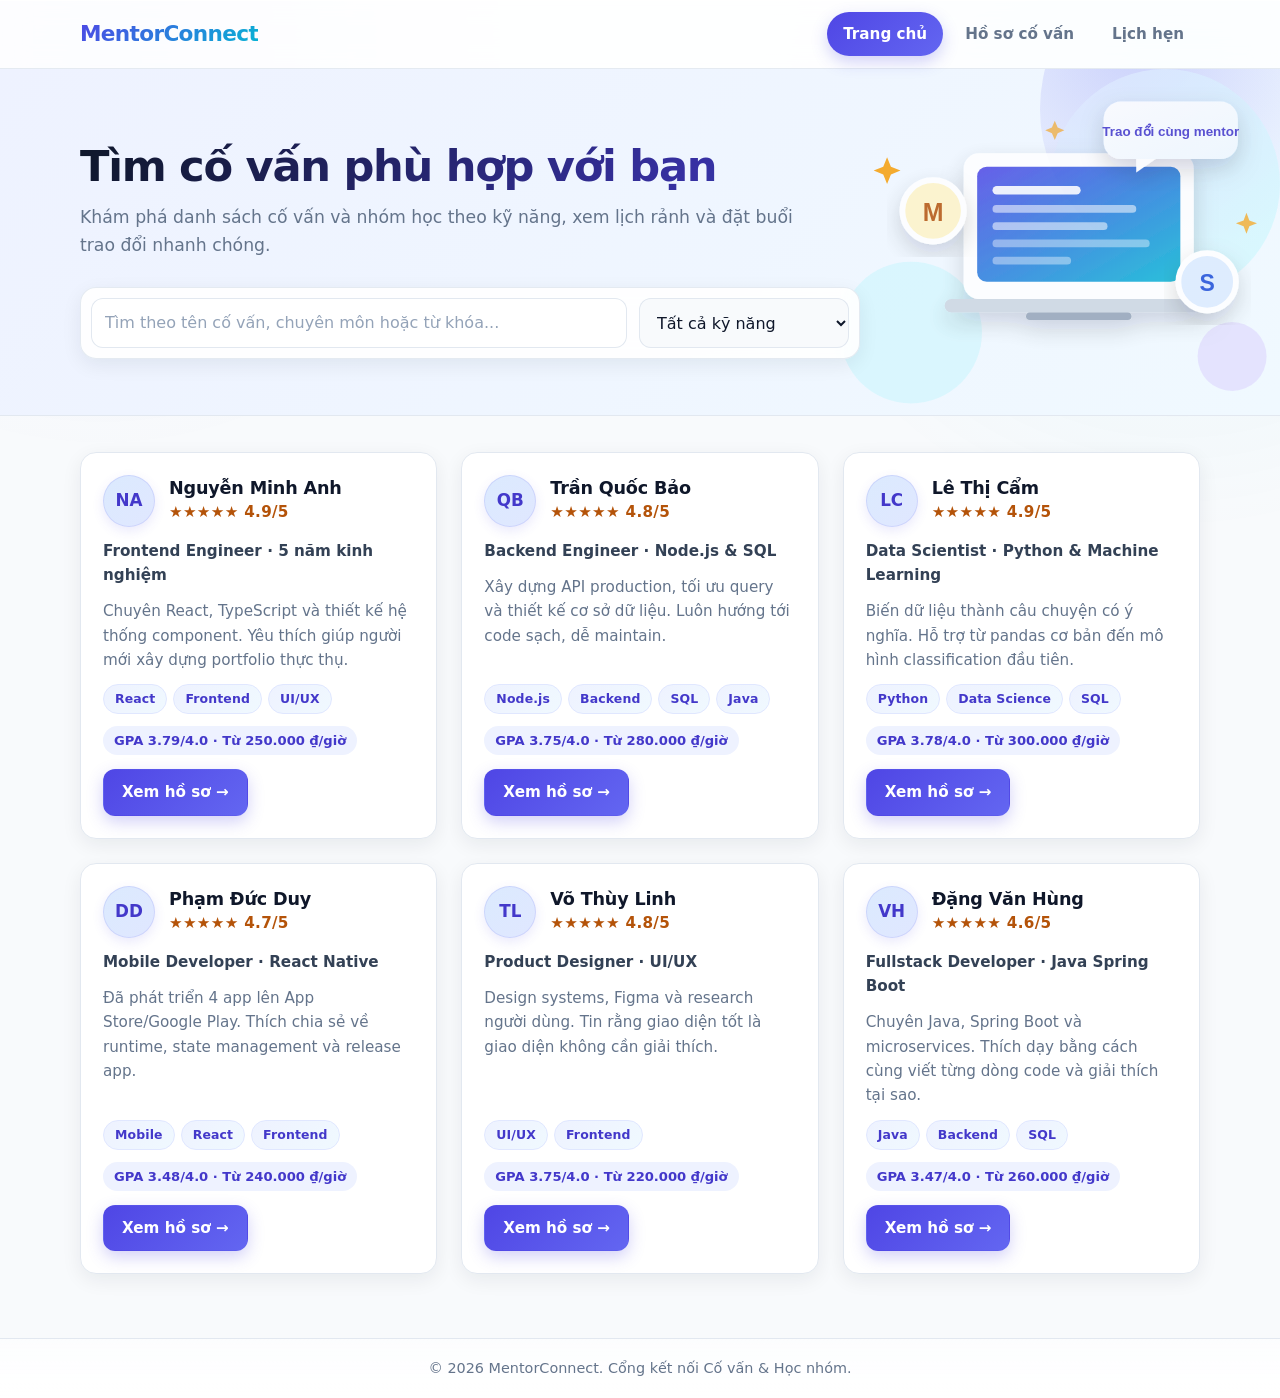
==== commit c1dea62c: "feat: them minh hoa banner, profile va lich hen tren main" ====
--- a/css/home.css
+++ b/css/home.css
@@ -30,11 +30,13 @@
 }
 
 .banner::after {
-  width: 260px;
-  height: 260px;
-  bottom: -150px;
-  left: -90px;
-  background: radial-gradient(circle at 50% 50%, rgba(6, 182, 212, 0.22), transparent 70%);
+  top: 0;
+  right: 0;
+  width: min(46vw, 460px);
+  height: 100%;
+  border-radius: 0;
+  background: url("../assets/illustrations/mentor-banner.svg") no-repeat right center / contain;
+  opacity: 0.85;
 }
 
 .banner .container {
@@ -276,11 +278,20 @@
   .mentor-list {
     grid-template-columns: repeat(auto-fit, minmax(min(100%, 260px), 1fr));
   }
+
+  .banner::after {
+    width: min(50vw, 320px);
+    opacity: 0.28;
+  }
 }
 
 @media (max-width: 600px) {
   .banner {
     padding: 36px 0 30px;
+  }
+
+  .banner::after {
+    opacity: 0.12;
   }
 
   .banner p {
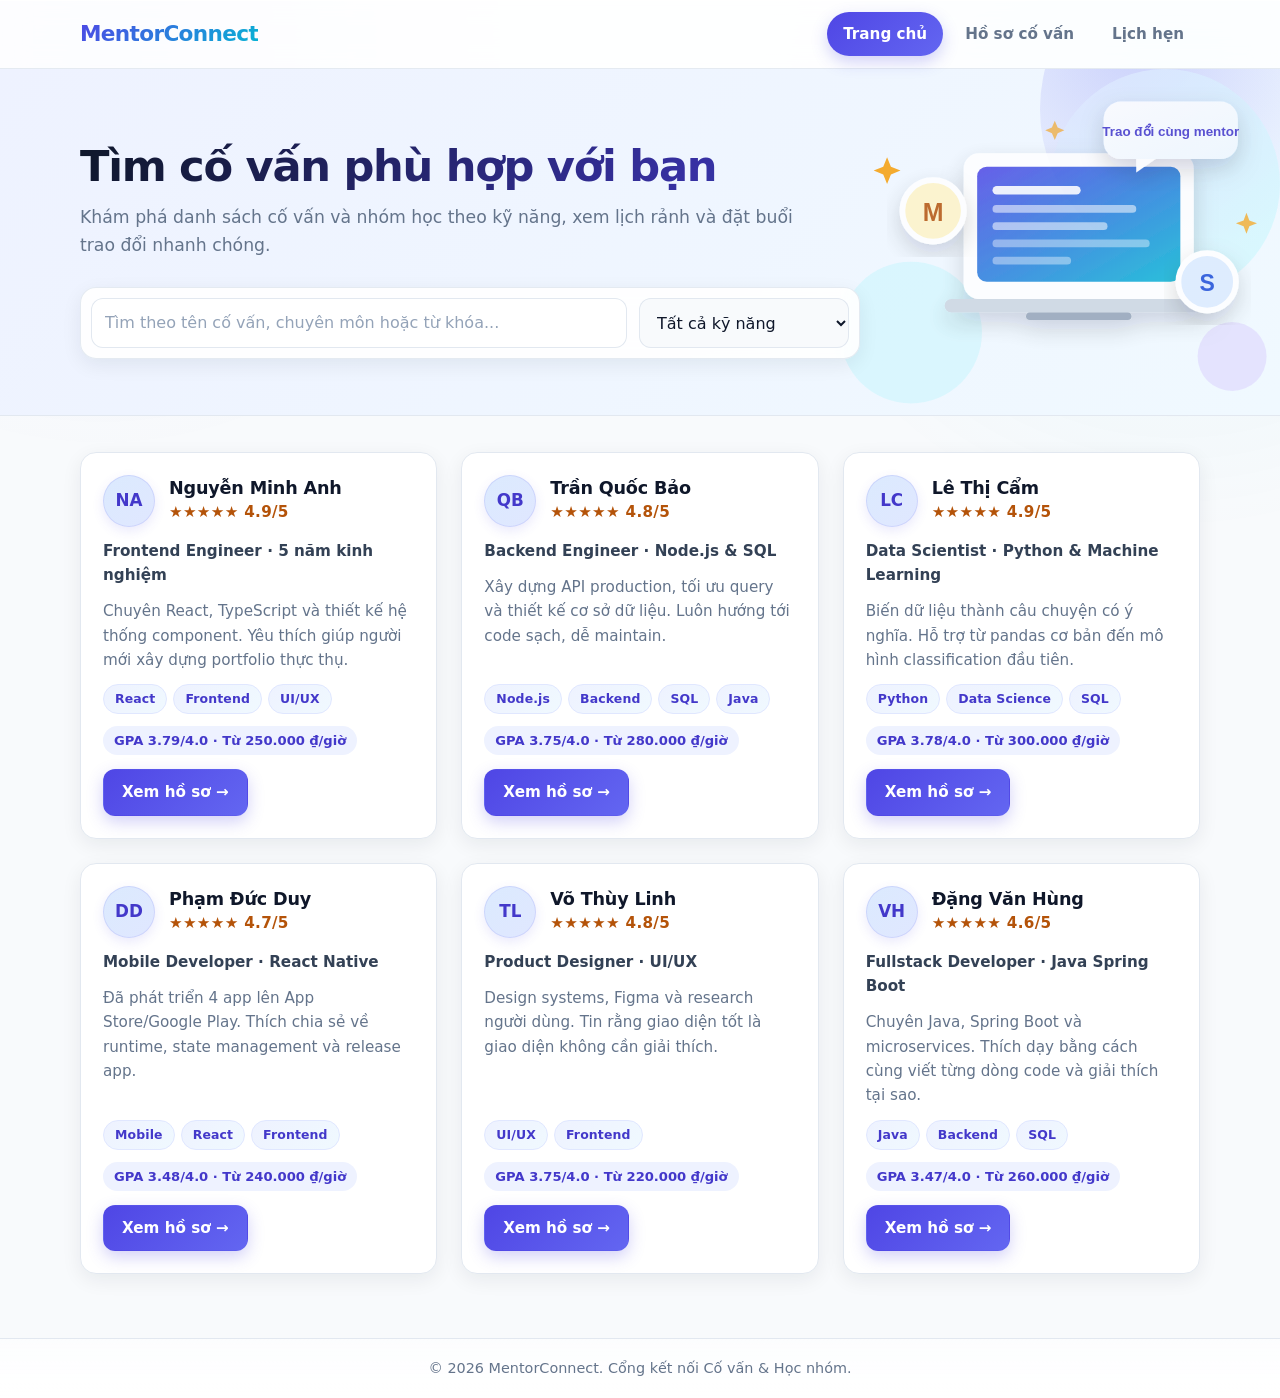
==== commit c5323036: "feat: them thu vien AOS hieu ung cuon va cau hinh chung" ====
--- a/index.html
+++ b/index.html
@@ -7,7 +7,8 @@
   <title>MentorConnect - Trang chủ</title>
   <meta name="description" content="Tìm cố vấn phù hợp theo kỹ năng, xem lịch rảnh và đặt buổi trao đổi nhanh chóng cùng MentorConnect.">
 
-  <!-- Nạp stylesheet chung trước, sau đó nạp stylesheet riêng cho trang chủ -->
+  <!-- AOS (hiệu ứng cuộn) nạp trước để CSS riêng có thể ghi đè nếu cần -->
+  <link rel="stylesheet" href="vendor/aos/aos.css">
   <link rel="stylesheet" href="css/styles.css">
   <link rel="stylesheet" href="css/home.css">
 </head>
@@ -28,11 +29,11 @@
   <!-- Khu vực banner tìm kiếm và lọc cố vấn -->
   <section class="banner">
     <div class="container">
-      <h1>Tìm cố vấn phù hợp với bạn</h1>
-      <p>Khám phá danh sách cố vấn và nhóm học theo kỹ năng, xem lịch rảnh và đặt buổi trao đổi nhanh chóng.</p>
+      <h1 data-aos="fade-up">Tìm cố vấn phù hợp với bạn</h1>
+      <p data-aos="fade-up" data-aos-delay="100">Khám phá danh sách cố vấn và nhóm học theo kỹ năng, xem lịch rảnh và đặt buổi trao đổi nhanh chóng.</p>
 
       <!-- Thanh tìm kiếm theo từ khóa và lọc theo kỹ năng -->
-      <div class="search-bar">
+      <div class="search-bar" data-aos="fade-up" data-aos-delay="200">
         <input type="text" id="search-input" aria-label="Tìm theo tên cố vấn, chuyên môn hoặc từ khóa" placeholder="Tìm theo tên cố vấn, chuyên môn hoặc từ khóa...">
         <select id="skill-filter" aria-label="Lọc theo kỹ năng">
           <option value="">Tất cả kỹ năng</option>
@@ -52,8 +53,10 @@
   </footer>
 
   <!-- Nạp các tệp JavaScript theo đúng thứ tự -->
+  <script src="vendor/aos/aos.js"></script>
   <script src="js/data.js"></script>
   <script src="js/common.js"></script>
+  <script src="js/effects.js"></script>
   <script src="js/main.js"></script>
 </body>
 </html>
